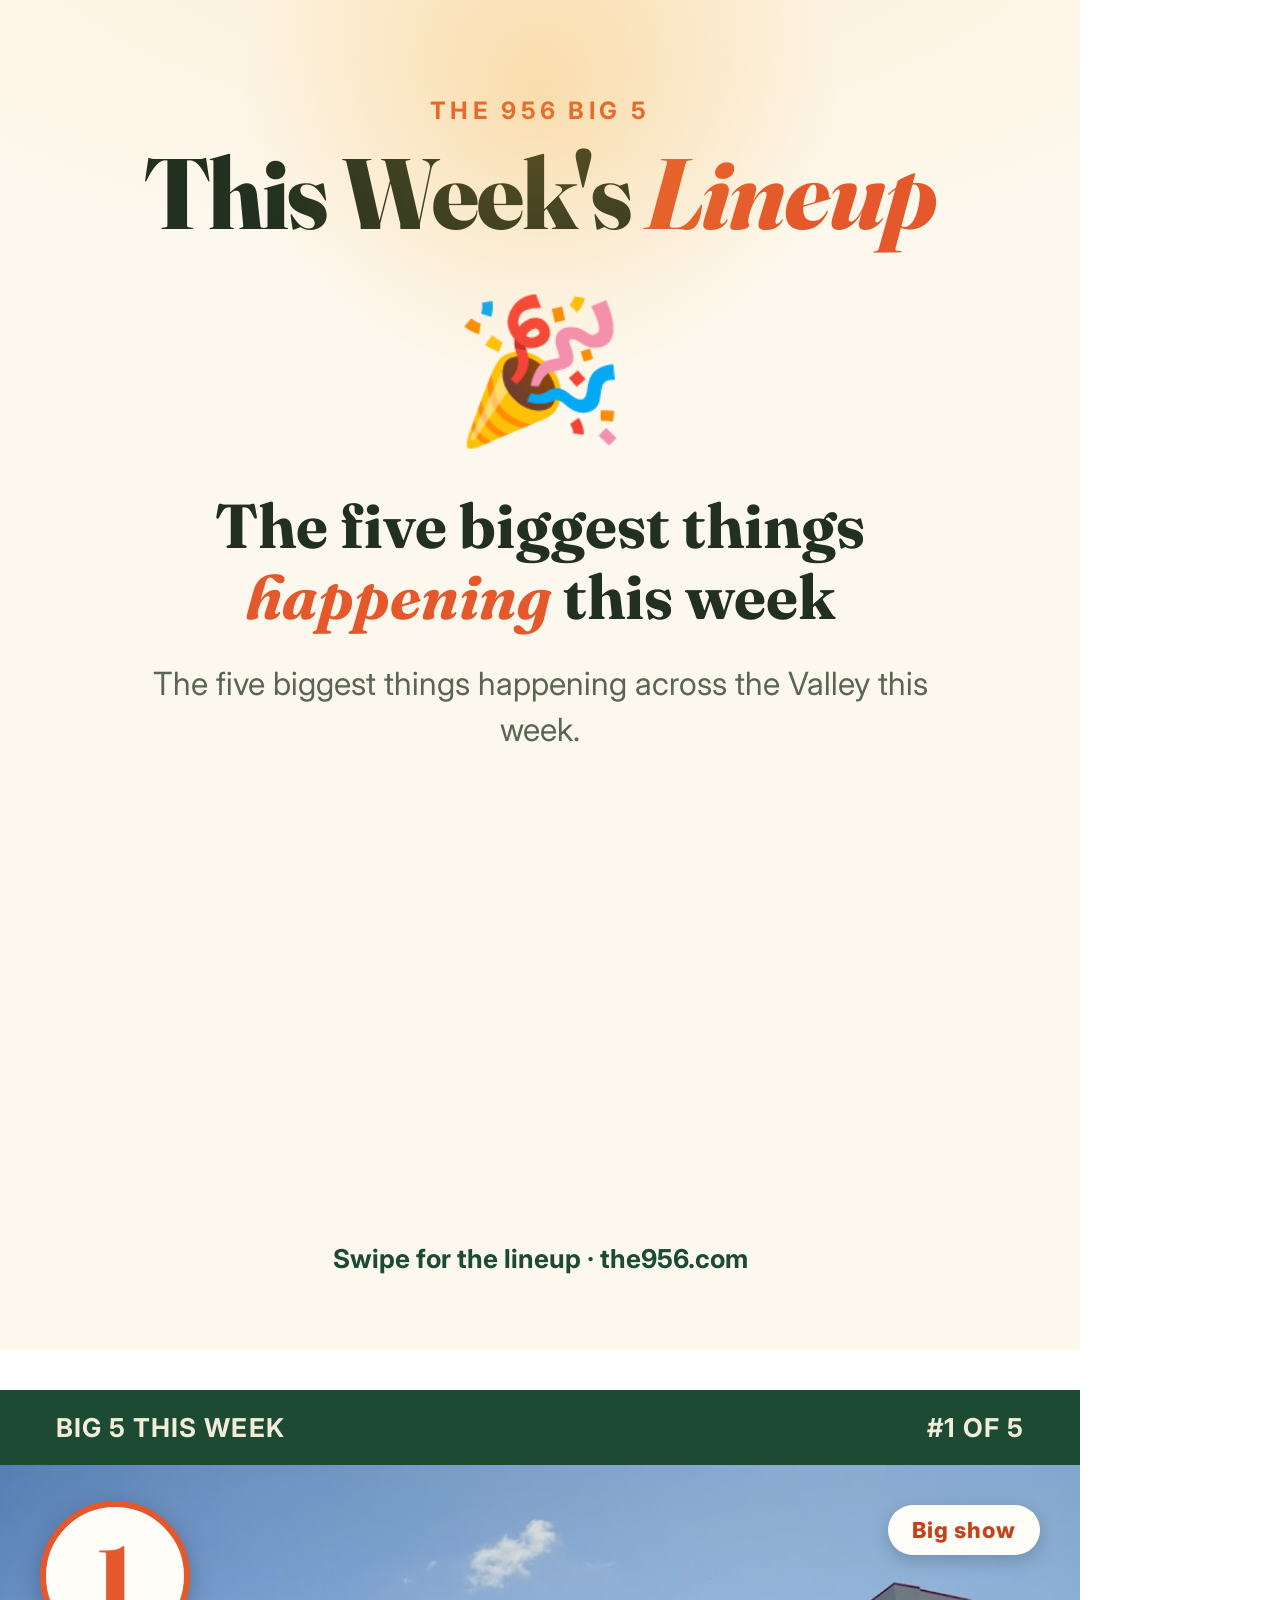
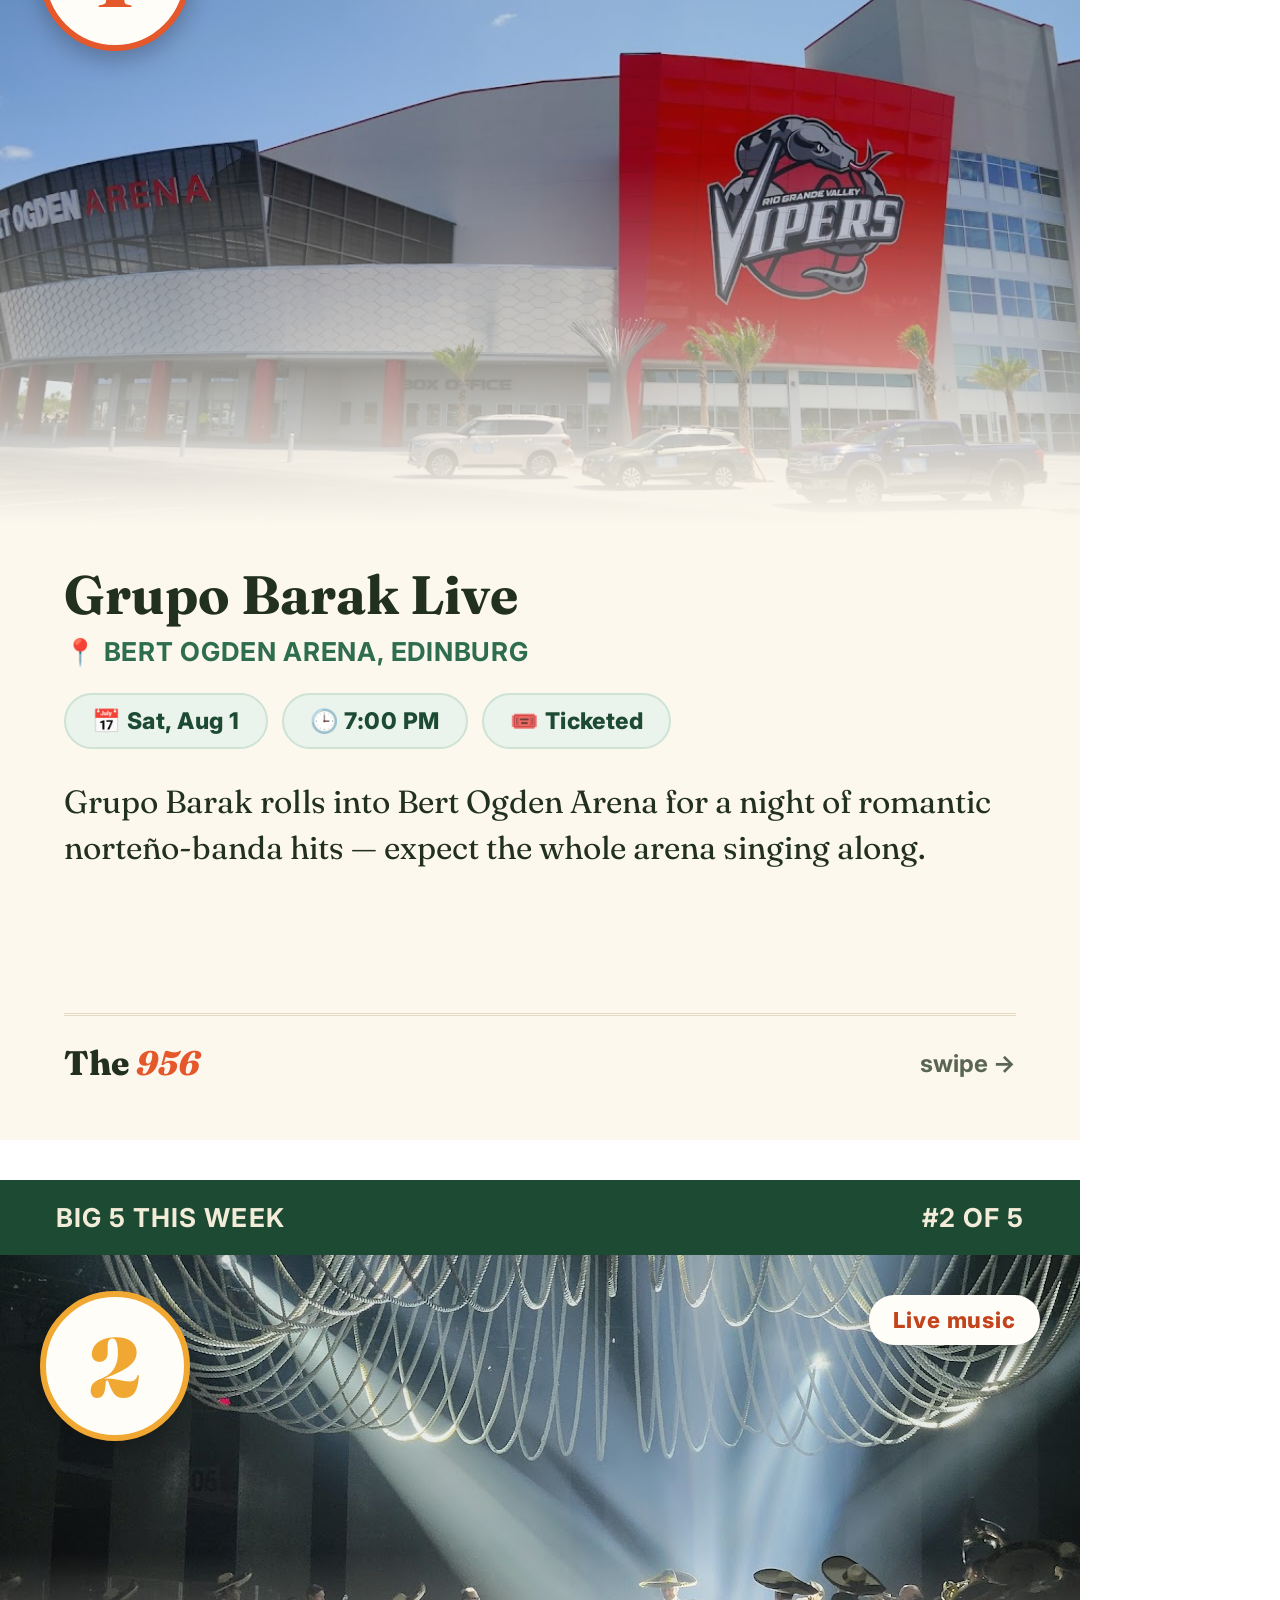
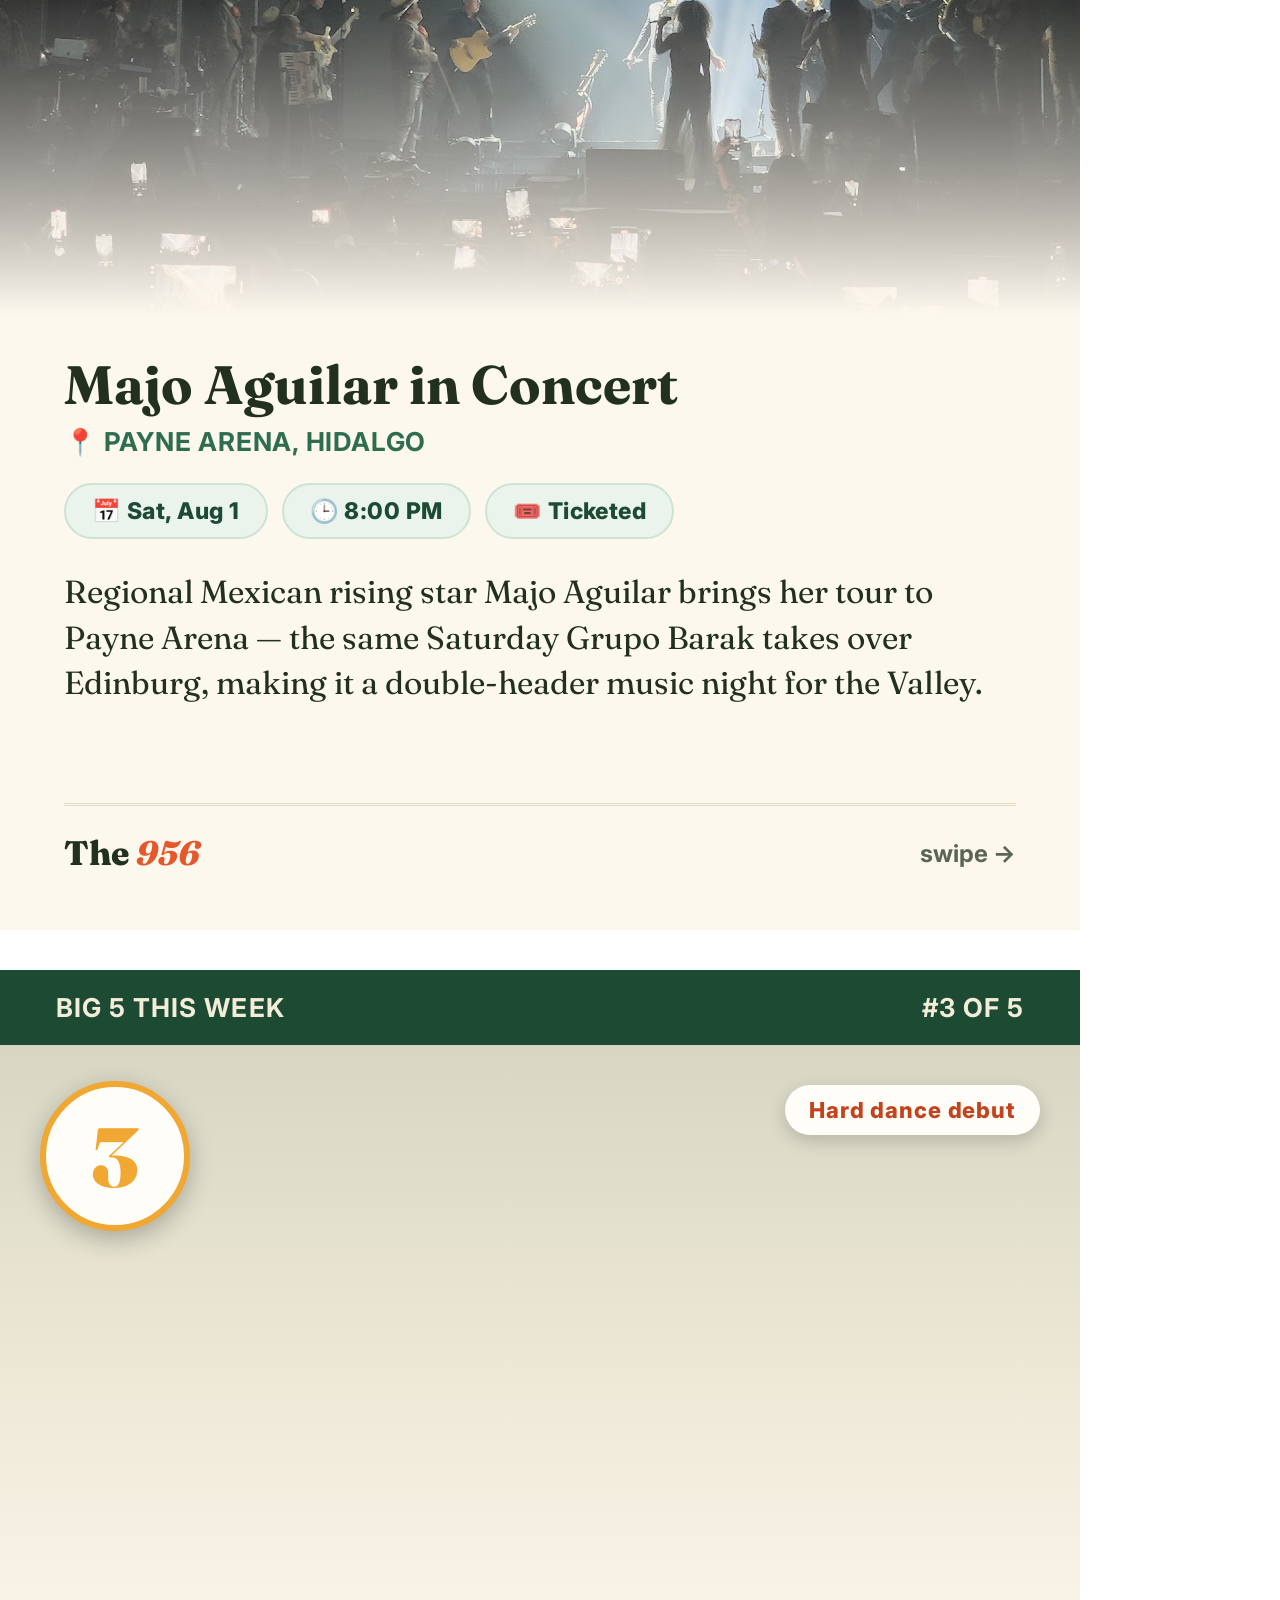
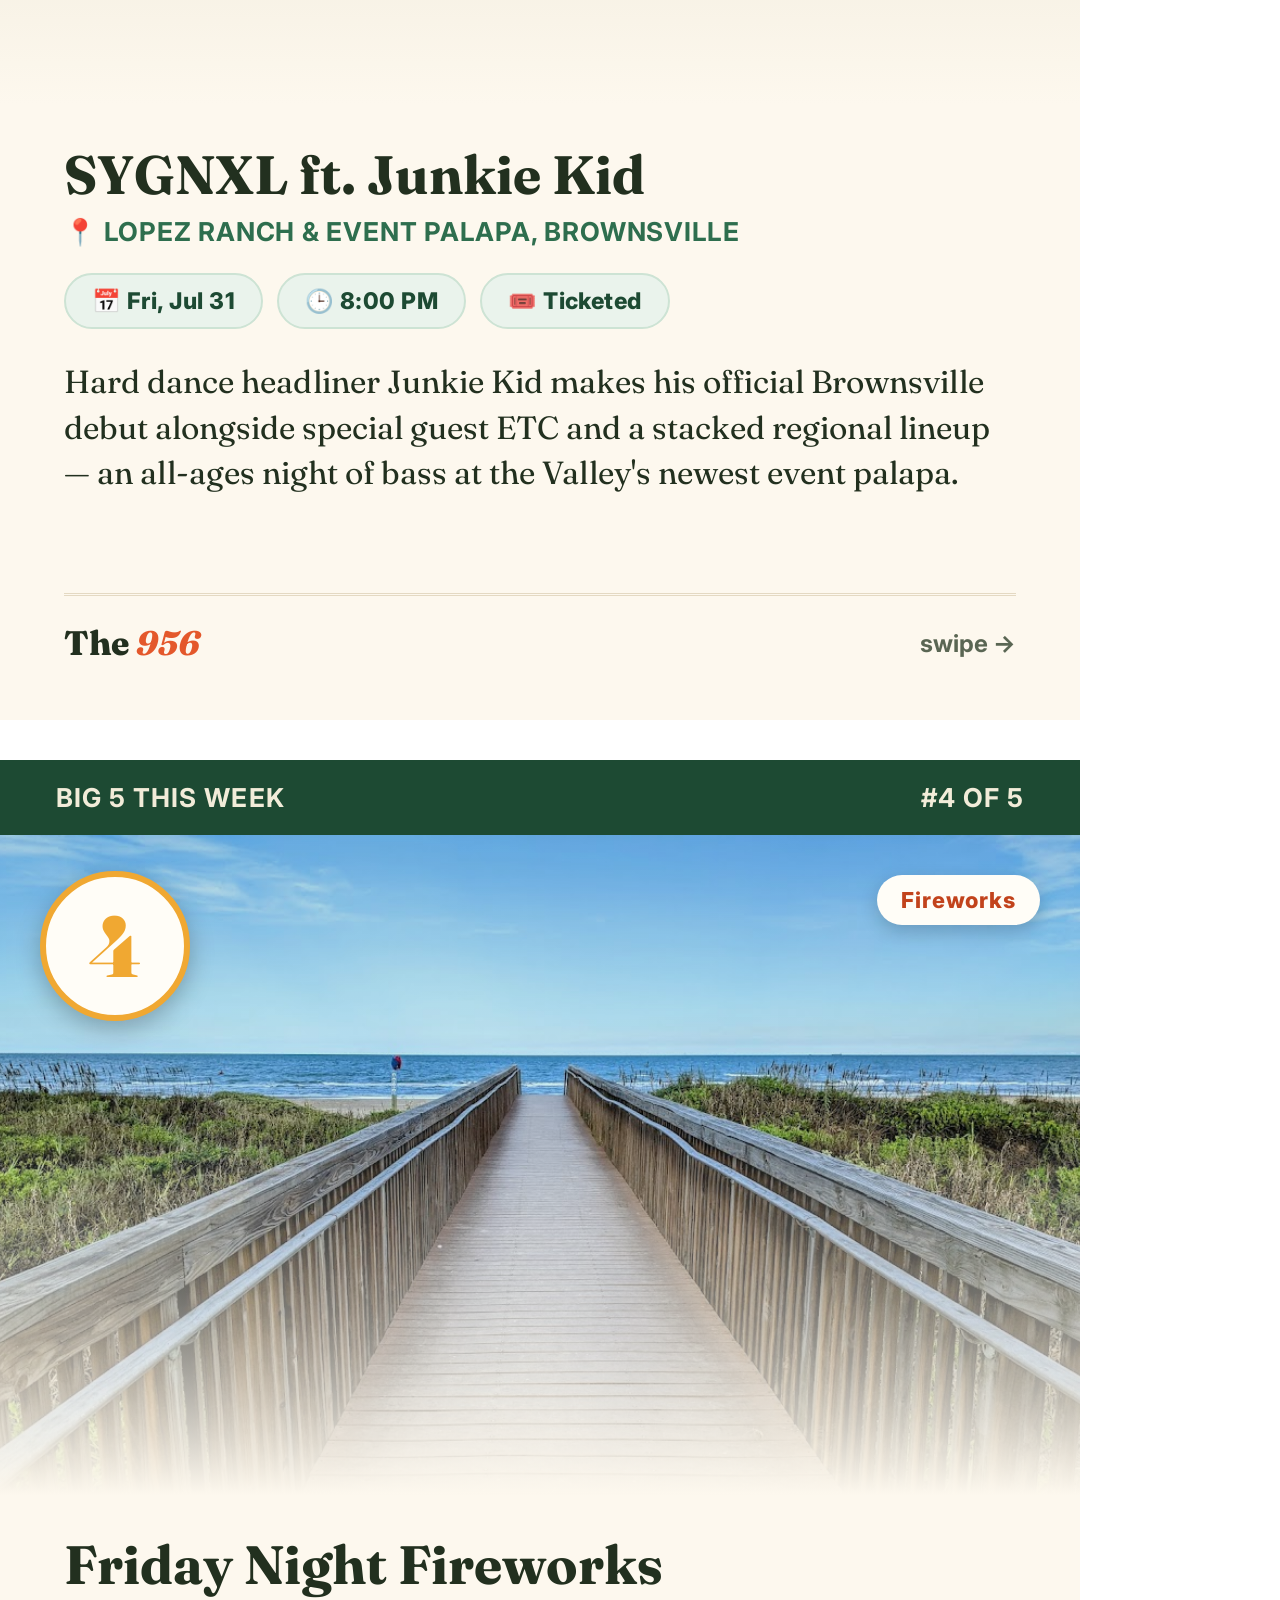
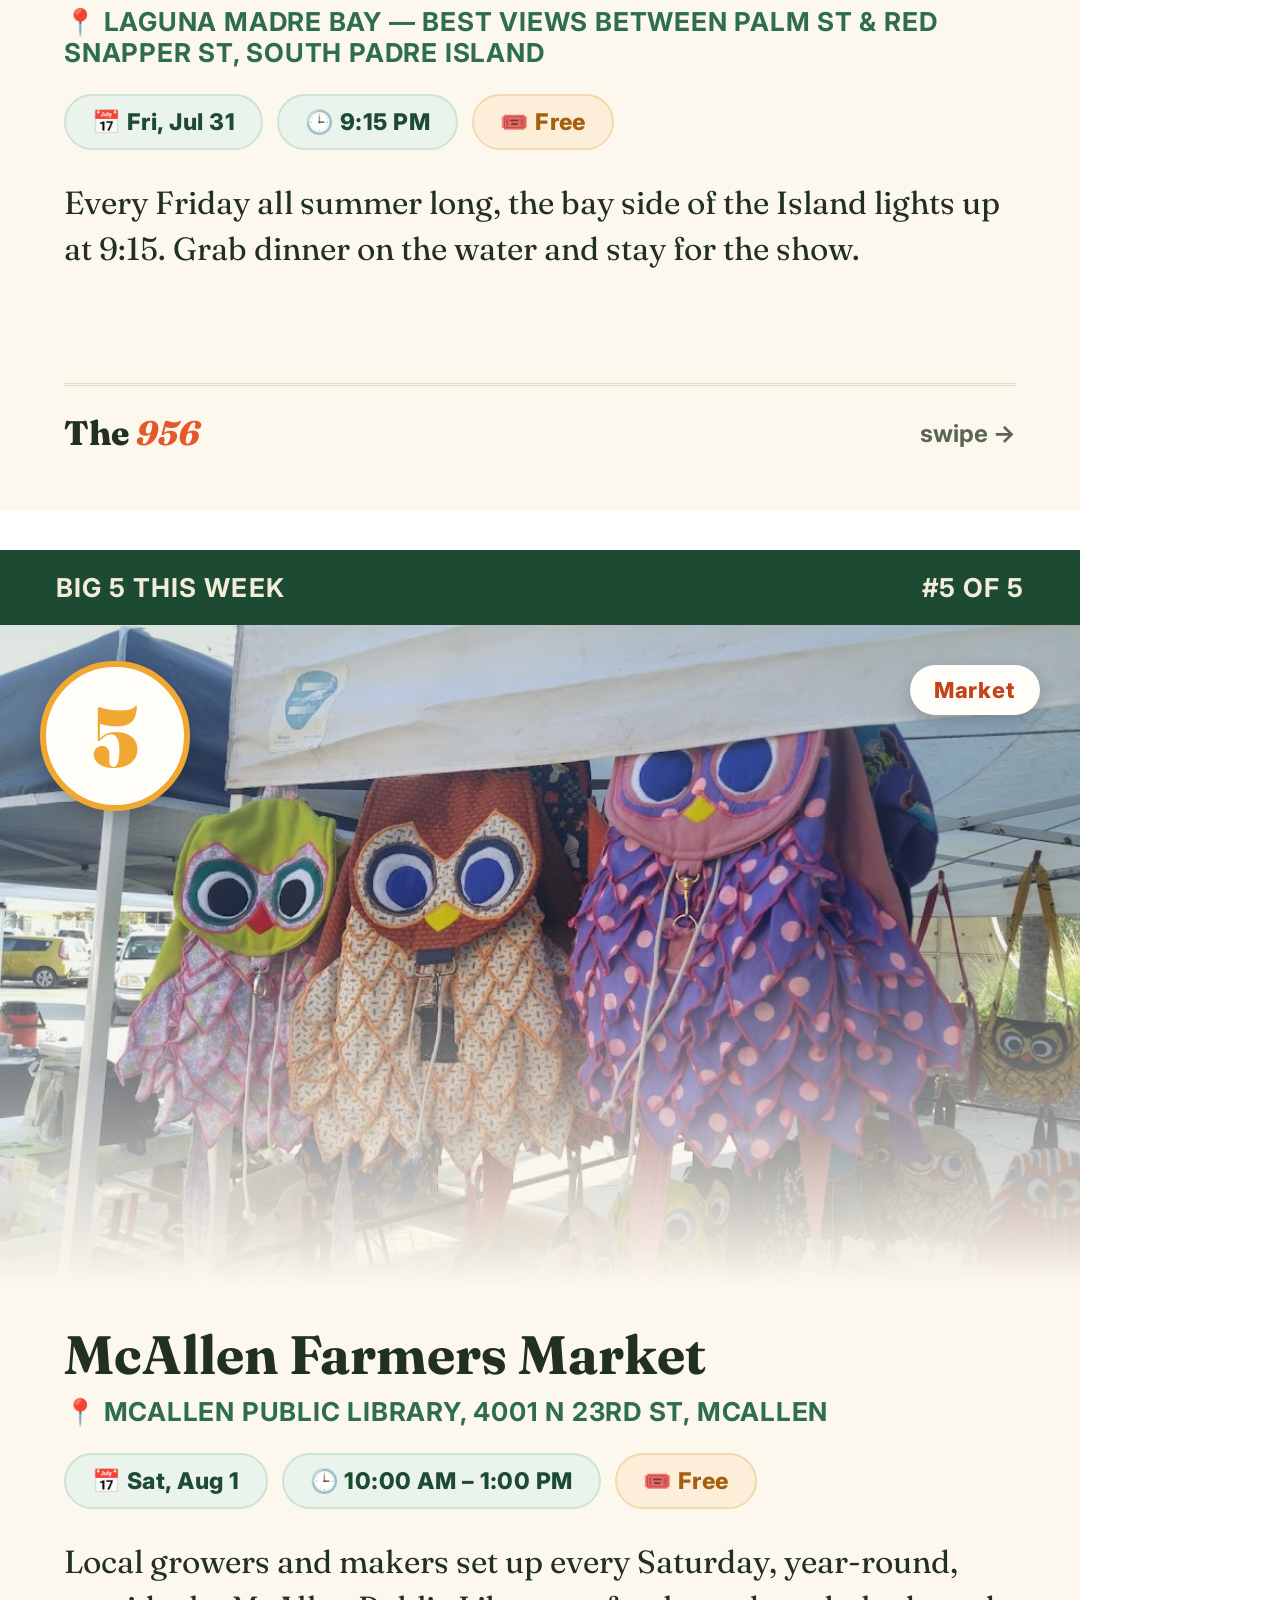
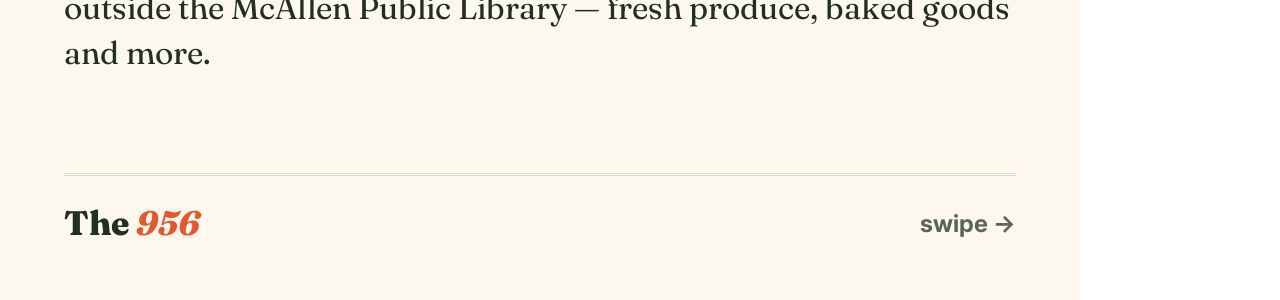
==== social/big5-carousel.html @ 51a9b02d "Add Big 5 carousel template + reusable HTML-to-PNG render script Big 5 kept getting skipped on Monda" ====
<!DOCTYPE html>
<html lang="en">
<head>
<meta charset="UTF-8" />
<link href="https://fonts.googleapis.com/css2?family=Fraunces:opsz,wght,SOFT@9..144,300..900,50&family=Inter:wght@400;500;600;700;800&display=swap" rel="stylesheet" />
<style>
  :root {
    --paper: #fdf8ee; --paper-2: #f7efdd; --ink: #22301f; --ink-soft: #5a6653;
    --sunset: #e4582b; --sunset-deep: #c2431c; --citrus: #f0a832;
    --palm: #2e6e4e; --palm-deep: #1d4a33; --card: #fffdf7; --line: #e4d9c2;
    --serif: "Fraunces", Georgia, serif; --sans: "Inter", system-ui, sans-serif;
  }
  * { box-sizing: border-box; margin: 0; padding: 0; }
  body { font-family: var(--sans); }
  .slide { width: 1080px; height: 1350px; background: var(--paper); background-image: radial-gradient(ellipse 1400px 700px at 50% -150px, #fdeed3 0%, var(--paper) 62%); display: flex; flex-direction: column; position: relative; overflow: hidden; }
  .slide + .slide { margin-top: 40px; }
  .band { background: var(--palm-deep); color: #f2ecd9; font-weight: 700; font-size: 26px; letter-spacing: 0.04em; padding: 22px 56px; display: flex; justify-content: space-between; }
  .pad { padding: 56px 64px; flex: 1; display: flex; flex-direction: column; }
  .sun { position: absolute; top: -220px; left: 50%; transform: translateX(-50%); width: 620px; height: 620px; border-radius: 50%; background: radial-gradient(circle, rgba(240,168,50,0.30) 0%, rgba(240,168,50,0) 68%); }

  /* cover */
  .cover-mast { text-align: center; margin-top: 40px; }
  .cover-mast .overline { font-size: 24px; font-weight: 700; letter-spacing: 0.18em; color: var(--sunset); text-transform: uppercase; }
  .cover-mast h1 { font-family: var(--serif); font-weight: 800; font-size: 100px; line-height: 1; letter-spacing: -0.02em; color: var(--ink); margin-top: 18px; }
  .cover-mast h1 em { color: var(--sunset); font-style: italic; }
  .cover-emoji { text-align: center; font-size: 140px; margin-top: 40px; }
  .cover-hook { text-align: center; font-family: var(--serif); font-weight: 700; font-size: 62px; color: var(--ink); margin-top: 36px; line-height: 1.15; padding: 0 30px; }
  .cover-hook em { color: var(--sunset); font-style: italic; }
  .cover-sub { text-align: center; font-size: 32px; color: var(--ink-soft); margin-top: 28px; padding: 0 60px; line-height: 1.45; }
  .cover-footer { margin-top: auto; text-align: center; padding-bottom: 20px; font-size: 26px; font-weight: 700; color: var(--palm-deep); }

  /* event slide */
  .e-photo { position: relative; width: 100%; height: 660px; flex-shrink: 0; overflow: hidden; background: var(--paper-2); }
  .e-photo img { width: 100%; height: 100%; object-fit: cover; display: block; }
  .e-tint { position: absolute; inset: 0; background: linear-gradient(180deg, rgba(29,74,51,0.15) 0%, rgba(29,74,51,0.05) 45%, var(--paper) 100%); }
  .e-medal { position: absolute; top: 36px; left: 40px; width: 150px; height: 150px; border-radius: 50%; display: flex; align-items: center; justify-content: center; font-family: var(--serif); font-weight: 900; font-size: 84px; background: var(--card); border: 6px solid var(--citrus); color: var(--citrus); box-shadow: 0 8px 24px rgba(0,0,0,0.25); }
  .e-medal.gold { border-color: var(--sunset); color: var(--sunset); }
  .e-tag { position: absolute; top: 40px; right: 40px; font-size: 22px; font-weight: 800; letter-spacing: 0.04em; padding: 12px 24px; border-radius: 999px; background: var(--card); color: var(--sunset-deep); box-shadow: 0 6px 18px rgba(0,0,0,0.18); }
  .e-pad { padding-top: 40px; }
  .e-title { font-family: var(--serif); font-weight: 700; font-size: 54px; line-height: 1.1; color: var(--ink); }
  .e-place { font-size: 26px; font-weight: 700; color: var(--palm); margin-top: 12px; text-transform: uppercase; letter-spacing: 0.03em; }
  .info-row { display: flex; flex-wrap: wrap; gap: 14px; margin-top: 26px; }
  .info-pill { font-size: 23px; font-weight: 800; letter-spacing: 0.02em; padding: 12px 26px; border-radius: 999px; background: #eaf3ec; color: var(--palm-deep); border: 2px solid #cde3d4; }
  .info-pill.free { background: #fdeeda; color: #a4610d; border-color: #f3d9ad; }
  .e-blurb { font-family: var(--serif); font-size: 32px; line-height: 1.42; color: var(--ink); margin-top: 30px; }
  .e-footer { margin-top: auto; display: flex; justify-content: space-between; align-items: center; padding-top: 26px; border-top: 3px double var(--line); }
  .e-footer .brand { font-family: var(--serif); font-weight: 800; font-size: 34px; color: var(--ink); }
  .e-footer .brand em { color: var(--sunset); font-style: italic; }
  .e-footer .swipe { font-size: 24px; font-weight: 700; color: var(--ink-soft); }
</style>
</head>
<body>
<script>
(async () => {
  const events = await fetch("../data/staged/events.json", { cache: "no-store" }).then(r => r.json());
  const items = [...events.events].sort((a, b) => a.rank - b.rank);

  const cover = document.createElement("div");
  cover.className = "slide";
  cover.id = "slide-0";
  cover.innerHTML = `
    <div class="sun"></div>
    <div class="pad">
      <div class="cover-mast">
        <div class="overline">The 956 Big 5</div>
        <h1>This Week's <em>Lineup</em></h1>
      </div>
      <div class="cover-emoji">🎉</div>
      <div class="cover-hook">The five biggest things<br><em>happening</em> this week</div>
      <div class="cover-sub">${events.section_note}</div>
      <div class="cover-footer">Swipe for the lineup · the956.com</div>
    </div>
  `;
  document.body.appendChild(cover);

  items.forEach((e, i) => {
    const slide = document.createElement("div");
    slide.className = "slide";
    slide.id = "slide-" + (i + 1);
    const photoTag = e.photo
      ? `<img src="photos/${e.photo}" alt="${e.title}" onerror="this.remove()">`
      : "";
    const pricePill = /free/i.test(e.price)
      ? `<div class="info-pill free">🎟️ ${e.price}</div>`
      : `<div class="info-pill">🎟️ ${e.price}</div>`;
    slide.innerHTML = `
      <div class="band"><span>BIG 5 THIS WEEK</span><span>#${e.rank} OF ${items.length}</span></div>
      <div class="e-photo">
        ${photoTag}
        <div class="e-tint"></div>
        <div class="e-medal${e.rank === 1 ? " gold" : ""}">${e.rank}</div>
        <div class="e-tag">${e.tag}</div>
      </div>
      <div class="pad e-pad">
        <div class="e-title">${e.title}</div>
        <div class="e-place">📍 ${e.venue}, ${e.city}</div>
        <div class="info-row">
          <div class="info-pill">📅 ${e.date}</div>
          <div class="info-pill">🕒 ${e.time}</div>
          ${pricePill}
        </div>
        <div class="e-blurb">${e.blurb}</div>
        <div class="e-footer">
          <div class="brand">The <em>956</em></div>
          <div class="swipe">swipe →</div>
        </div>
      </div>
    `;
    document.body.appendChild(slide);
  });

  const only = new URLSearchParams(location.search).get("slide");
  if (only !== null) {
    document.querySelectorAll(".slide").forEach((s) => {
      s.style.display = s.id === "slide-" + only ? "flex" : "none";
      s.style.margin = "0";
    });
  }
})();
</script>
</body>
</html>
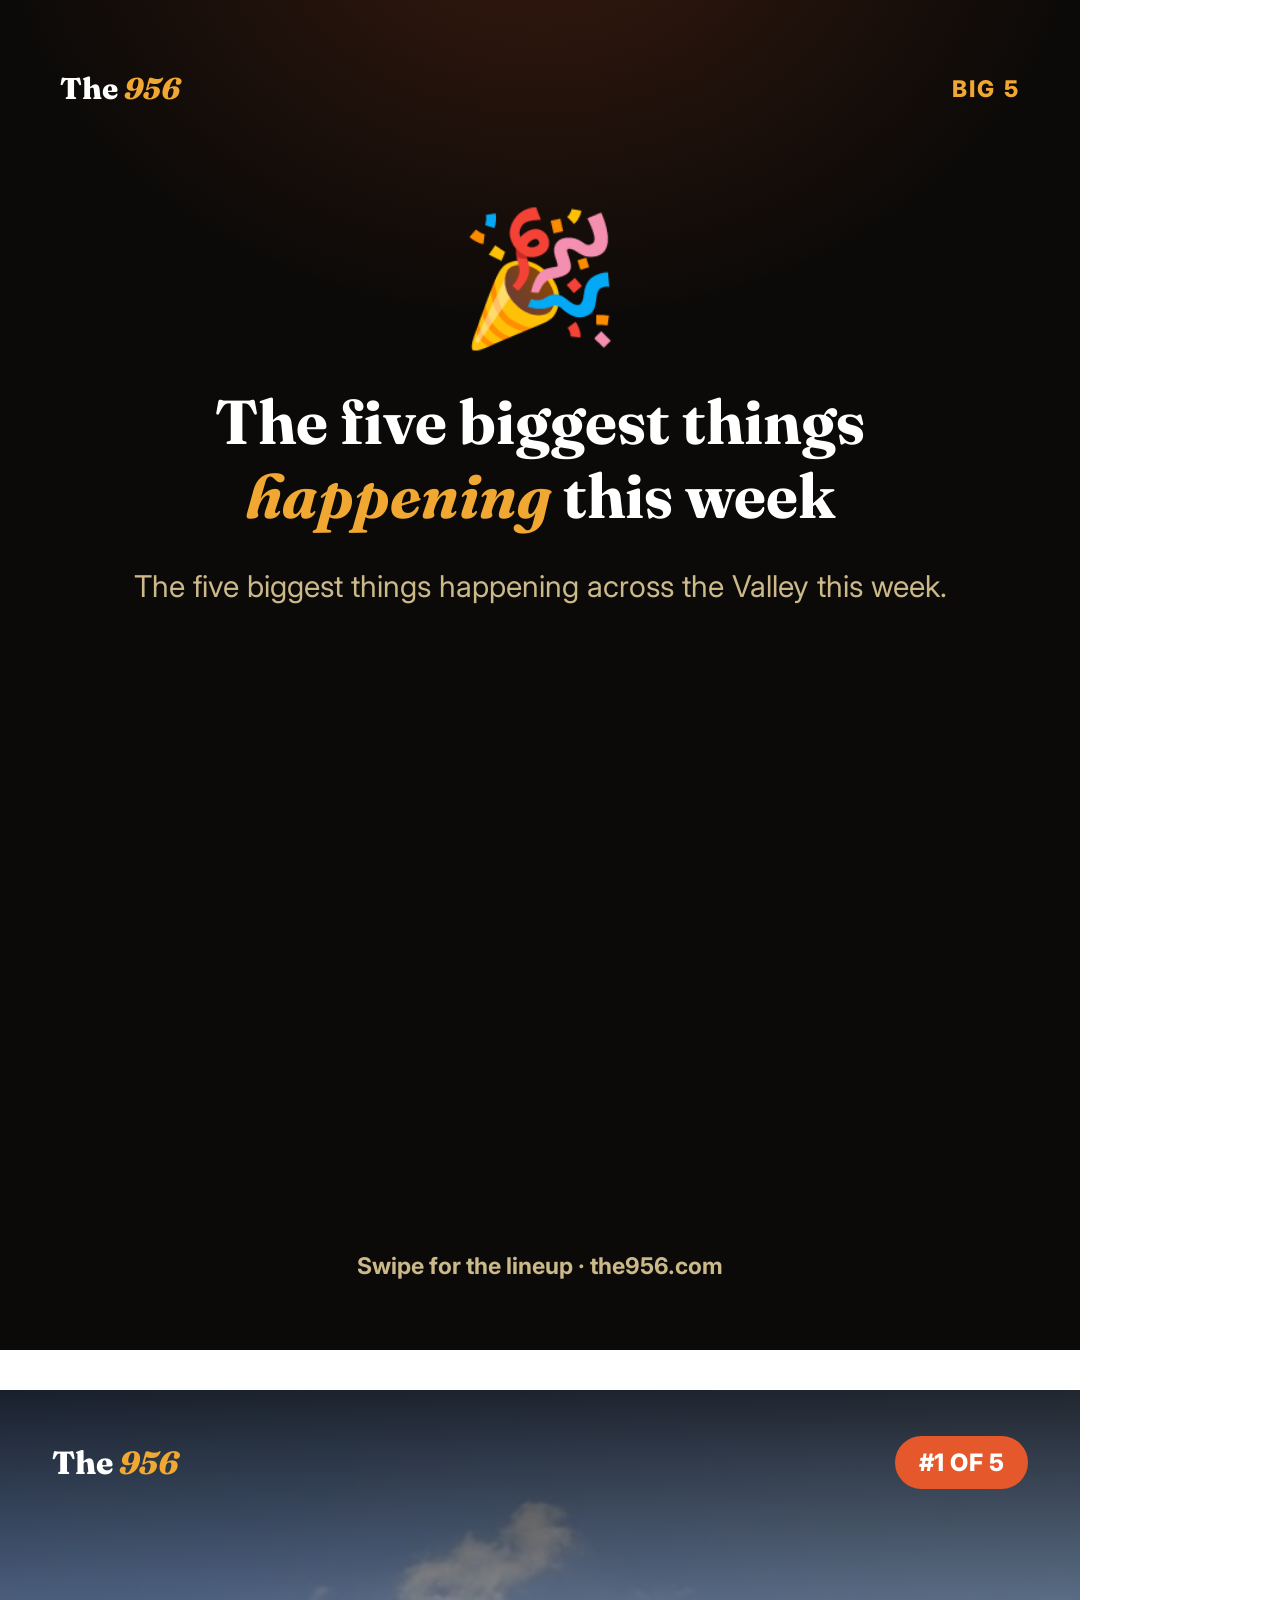
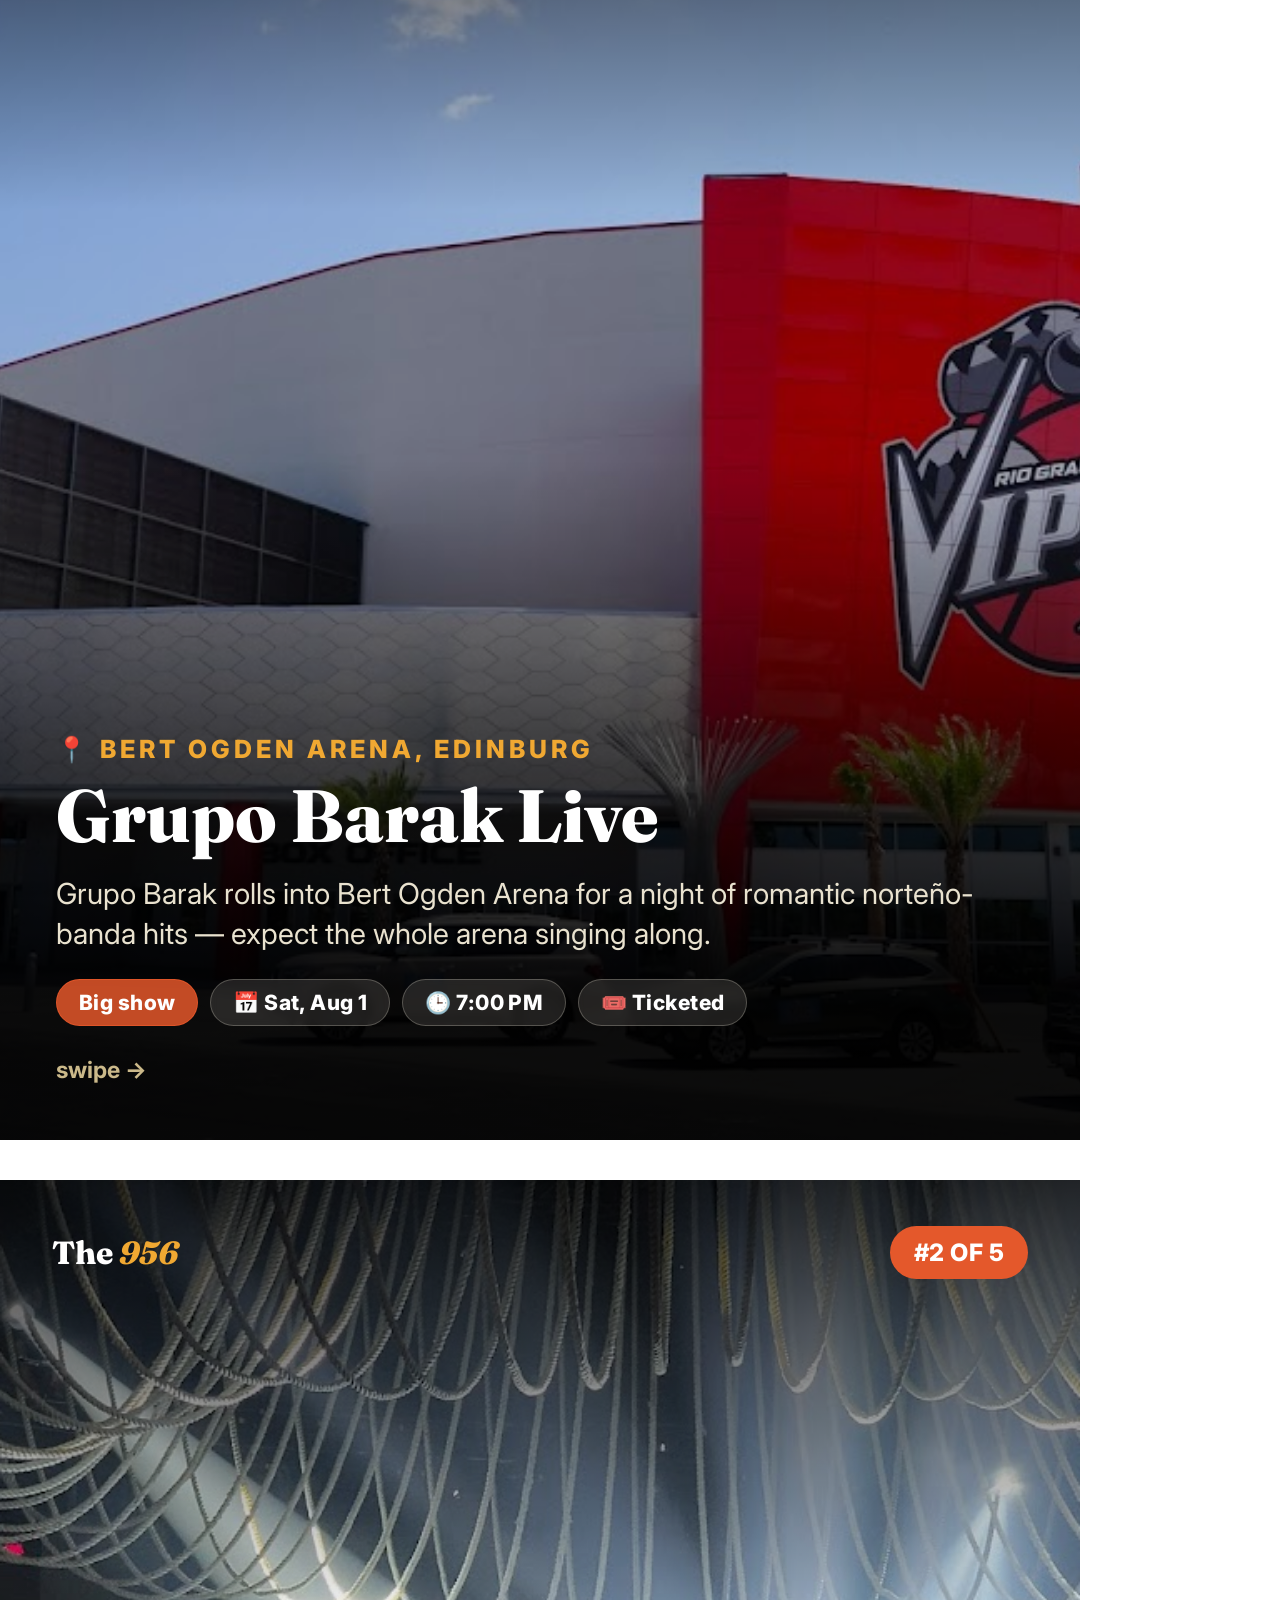
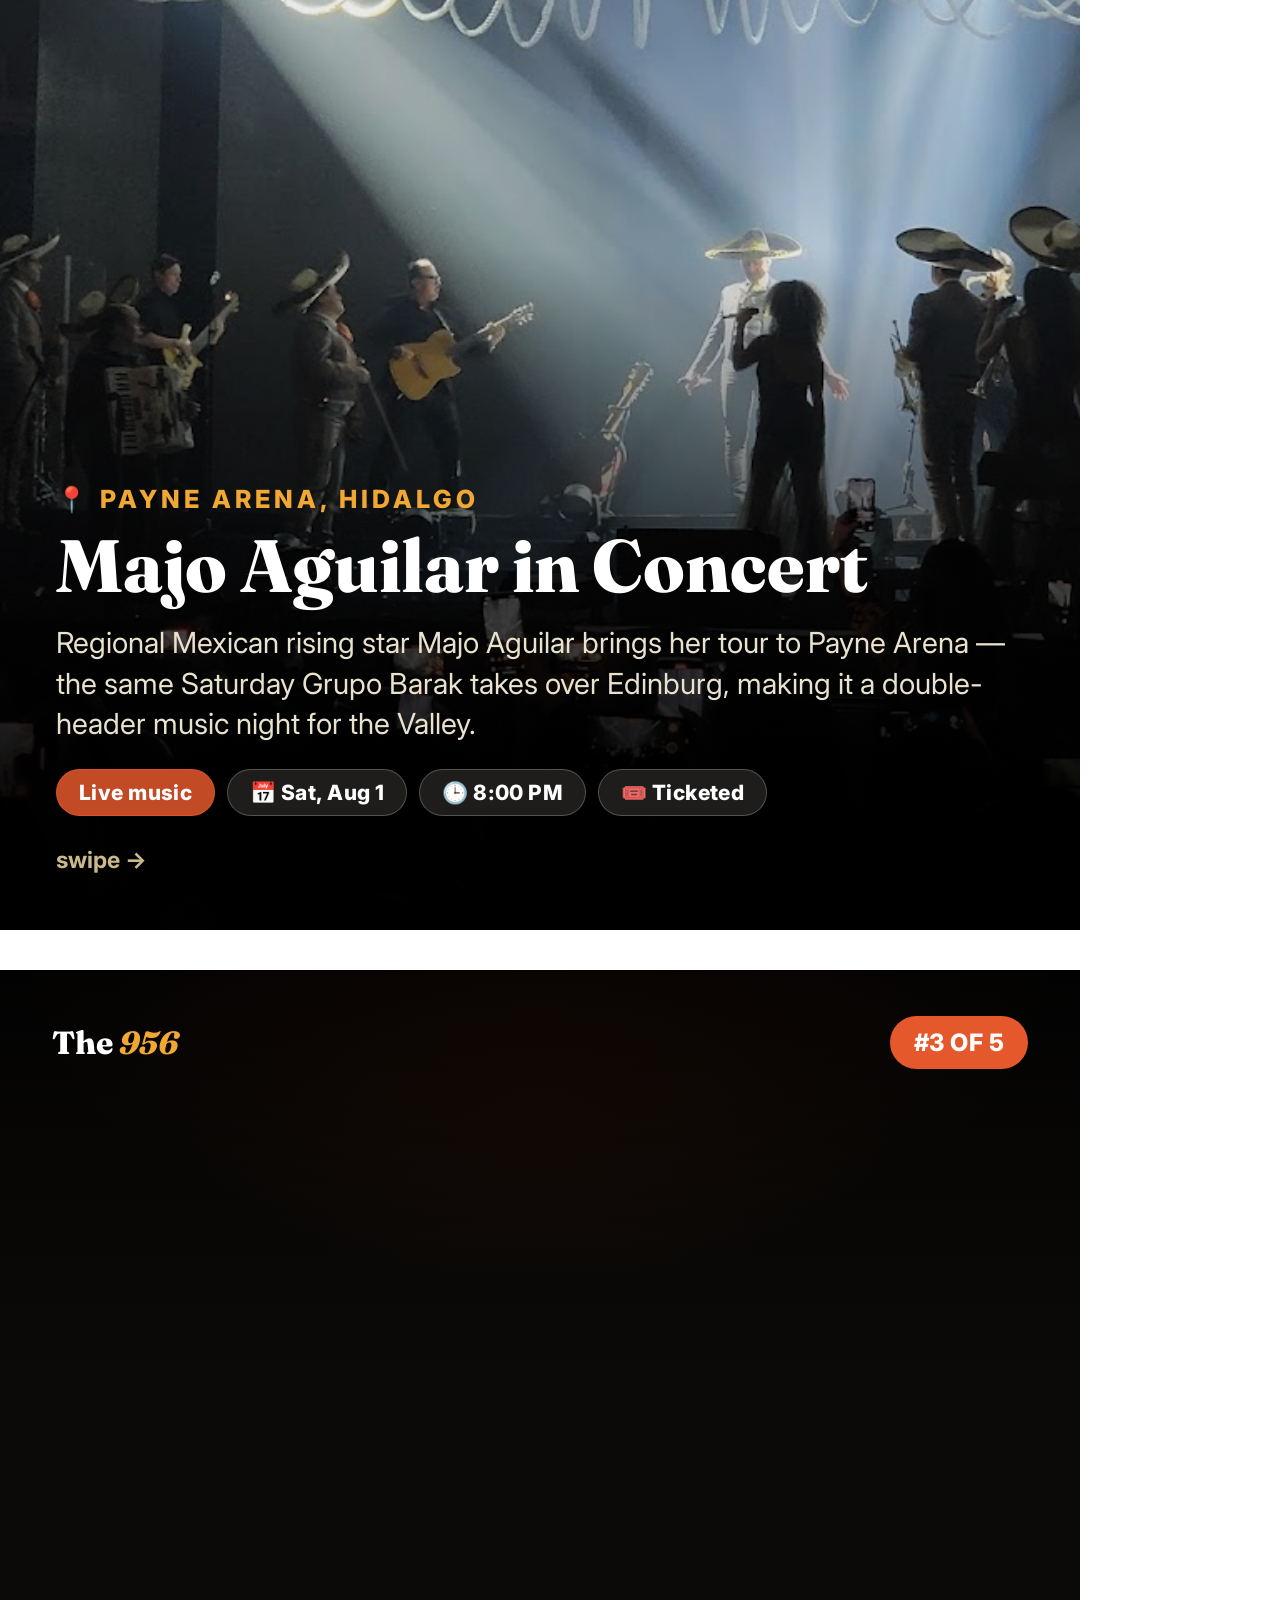
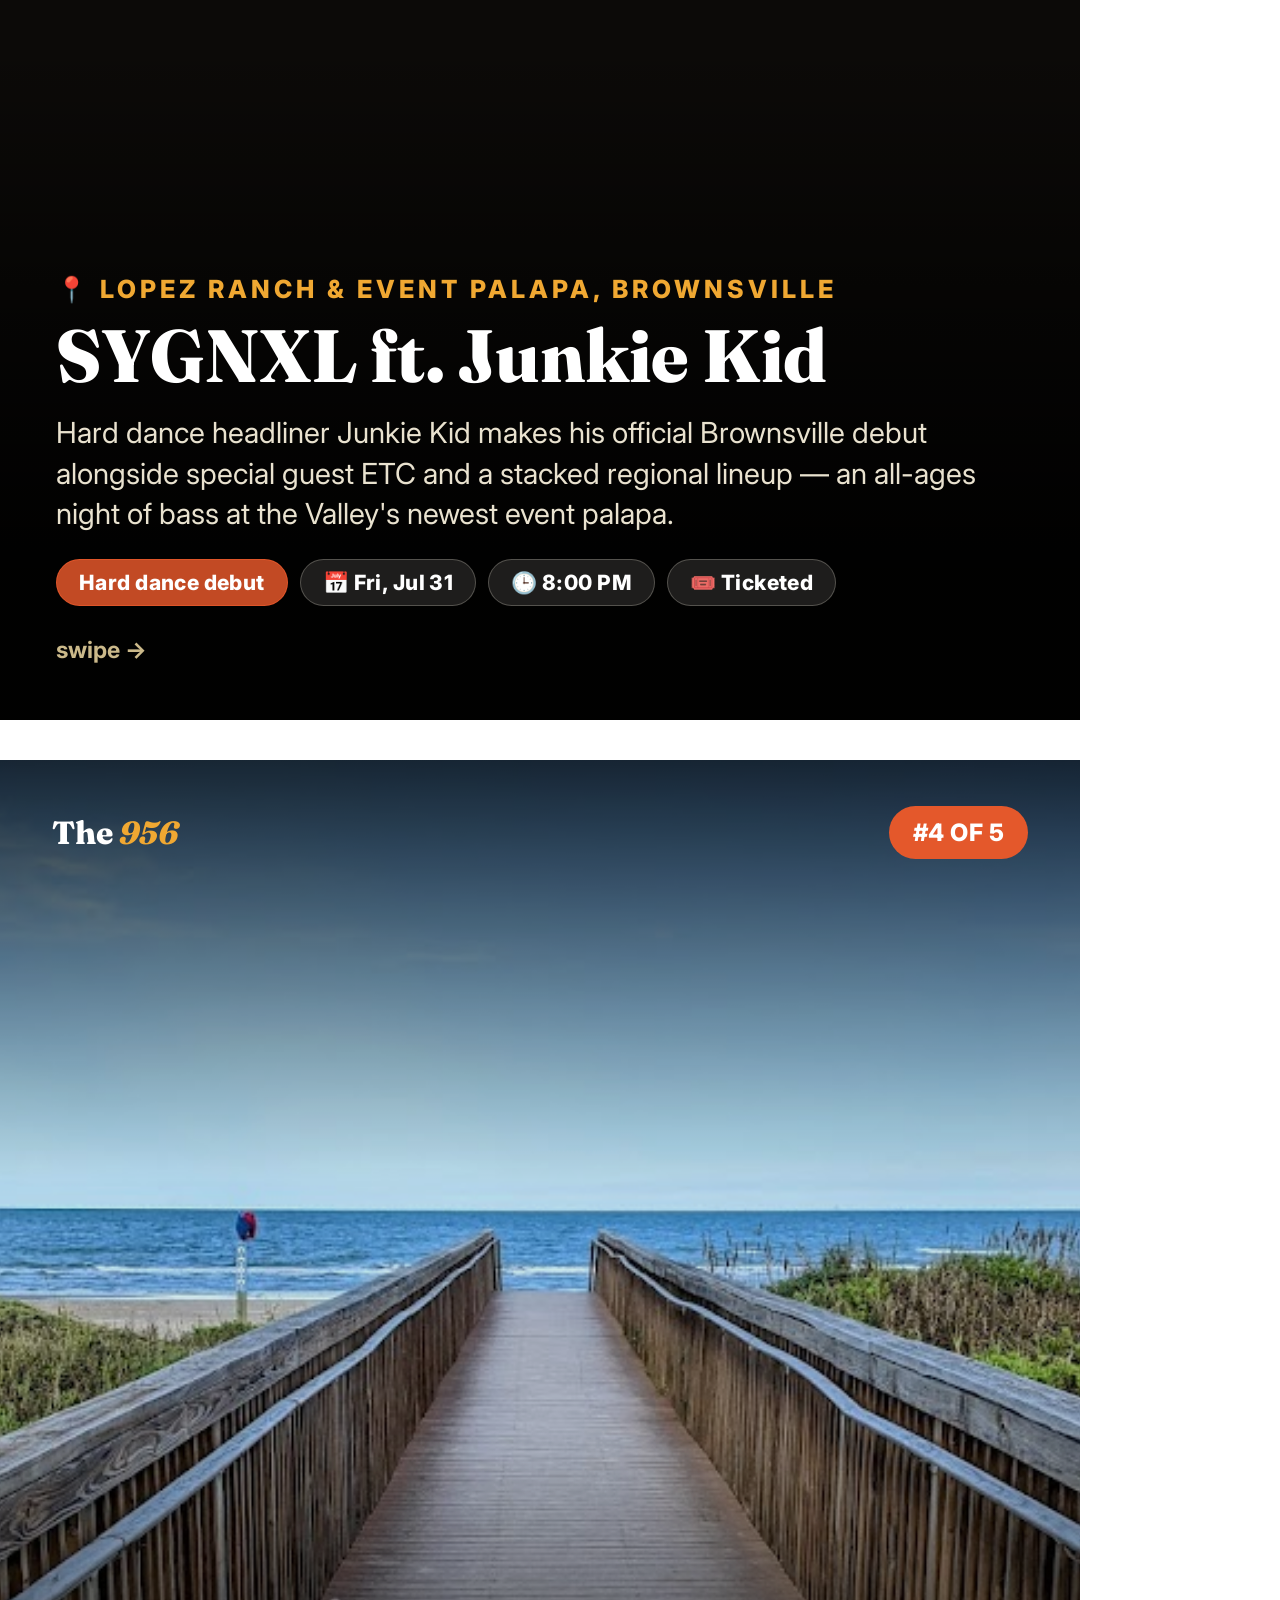
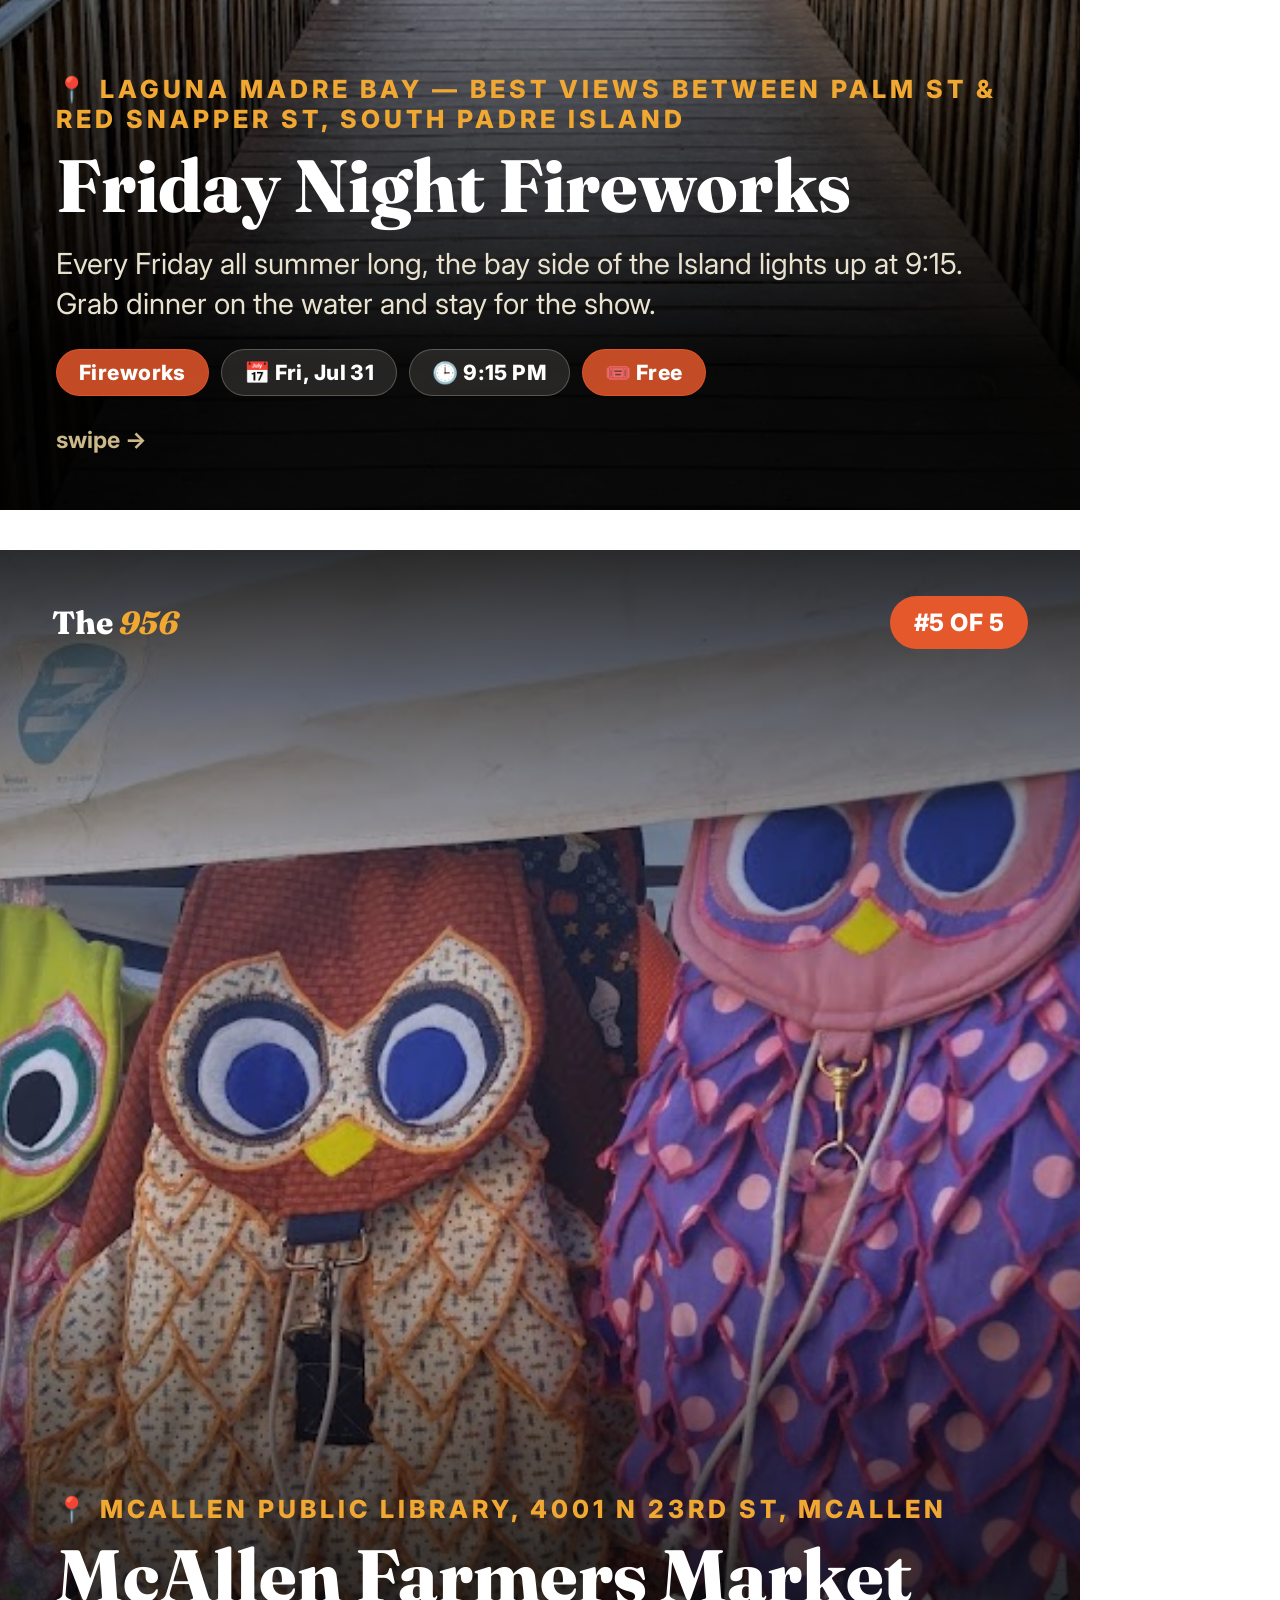
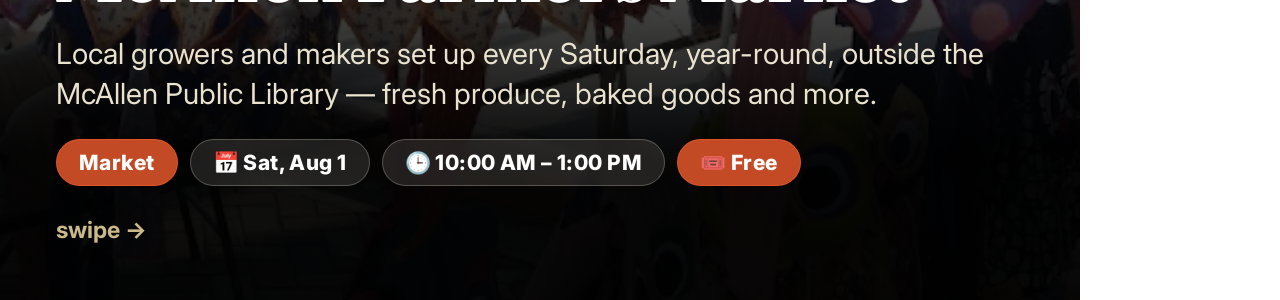
==== commit ba36e75a: "Apply photo-forward carousel design to Raspa Rankings and Big 5 Matches the full-bleed dark theme ro" ====
--- a/social/big5-carousel.html
+++ b/social/big5-carousel.html
@@ -5,48 +5,48 @@
 <link href="https://fonts.googleapis.com/css2?family=Fraunces:opsz,wght,SOFT@9..144,300..900,50&family=Inter:wght@400;500;600;700;800&display=swap" rel="stylesheet" />
 <style>
   :root {
-    --paper: #fdf8ee; --paper-2: #f7efdd; --ink: #22301f; --ink-soft: #5a6653;
-    --sunset: #e4582b; --sunset-deep: #c2431c; --citrus: #f0a832;
-    --palm: #2e6e4e; --palm-deep: #1d4a33; --card: #fffdf7; --line: #e4d9c2;
+    --ink: #f4ede0; --ink-soft: #cbb98a; --sunset: #e4582b; --citrus: #f0a832;
+    --dark: #0c0a08; --dark-2: #17130f; --line: rgba(244,237,224,0.16);
     --serif: "Fraunces", Georgia, serif; --sans: "Inter", system-ui, sans-serif;
   }
   * { box-sizing: border-box; margin: 0; padding: 0; }
   body { font-family: var(--sans); }
-  .slide { width: 1080px; height: 1350px; background: var(--paper); background-image: radial-gradient(ellipse 1400px 700px at 50% -150px, #fdeed3 0%, var(--paper) 62%); display: flex; flex-direction: column; position: relative; overflow: hidden; }
+  .slide { width: 1080px; height: 1350px; background: var(--dark); position: relative; overflow: hidden; }
   .slide + .slide { margin-top: 40px; }
-  .band { background: var(--palm-deep); color: #f2ecd9; font-weight: 700; font-size: 26px; letter-spacing: 0.04em; padding: 22px 56px; display: flex; justify-content: space-between; }
-  .pad { padding: 56px 64px; flex: 1; display: flex; flex-direction: column; }
-  .sun { position: absolute; top: -220px; left: 50%; transform: translateX(-50%); width: 620px; height: 620px; border-radius: 50%; background: radial-gradient(circle, rgba(240,168,50,0.30) 0%, rgba(240,168,50,0) 68%); }
 
-  /* cover */
-  .cover-mast { text-align: center; margin-top: 40px; }
-  .cover-mast .overline { font-size: 24px; font-weight: 700; letter-spacing: 0.18em; color: var(--sunset); text-transform: uppercase; }
-  .cover-mast h1 { font-family: var(--serif); font-weight: 800; font-size: 100px; line-height: 1; letter-spacing: -0.02em; color: var(--ink); margin-top: 18px; }
-  .cover-mast h1 em { color: var(--sunset); font-style: italic; }
-  .cover-emoji { text-align: center; font-size: 140px; margin-top: 40px; }
-  .cover-hook { text-align: center; font-family: var(--serif); font-weight: 700; font-size: 62px; color: var(--ink); margin-top: 36px; line-height: 1.15; padding: 0 30px; }
-  .cover-hook em { color: var(--sunset); font-style: italic; }
-  .cover-sub { text-align: center; font-size: 32px; color: var(--ink-soft); margin-top: 28px; padding: 0 60px; line-height: 1.45; }
-  .cover-footer { margin-top: auto; text-align: center; padding-bottom: 20px; font-size: 26px; font-weight: 700; color: var(--palm-deep); }
+  .bg-photo { position: absolute; inset: 0; width: 100%; height: 100%; object-fit: cover; filter: brightness(0.92); }
+  .scrim-top { position: absolute; top: 0; left: 0; right: 0; height: 420px; background: linear-gradient(180deg, rgba(0,0,0,0.78) 0%, transparent 100%); }
+  .scrim-bot { position: absolute; bottom: 0; left: 0; right: 0; height: 680px; background: linear-gradient(0deg, rgba(0,0,0,0.94) 22%, rgba(0,0,0,0.55) 60%, transparent 100%); }
+  .glow-bg { position: absolute; inset: 0; background: radial-gradient(ellipse 900px 700px at 50% -100px, rgba(228,88,43,0.20) 0%, transparent 60%), var(--dark); }
 
-  /* event slide */
-  .e-photo { position: relative; width: 100%; height: 660px; flex-shrink: 0; overflow: hidden; background: var(--paper-2); }
-  .e-photo img { width: 100%; height: 100%; object-fit: cover; display: block; }
-  .e-tint { position: absolute; inset: 0; background: linear-gradient(180deg, rgba(29,74,51,0.15) 0%, rgba(29,74,51,0.05) 45%, var(--paper) 100%); }
-  .e-medal { position: absolute; top: 36px; left: 40px; width: 150px; height: 150px; border-radius: 50%; display: flex; align-items: center; justify-content: center; font-family: var(--serif); font-weight: 900; font-size: 84px; background: var(--card); border: 6px solid var(--citrus); color: var(--citrus); box-shadow: 0 8px 24px rgba(0,0,0,0.25); }
-  .e-medal.gold { border-color: var(--sunset); color: var(--sunset); }
-  .e-tag { position: absolute; top: 40px; right: 40px; font-size: 22px; font-weight: 800; letter-spacing: 0.04em; padding: 12px 24px; border-radius: 999px; background: var(--card); color: var(--sunset-deep); box-shadow: 0 6px 18px rgba(0,0,0,0.18); }
-  .e-pad { padding-top: 40px; }
-  .e-title { font-family: var(--serif); font-weight: 700; font-size: 54px; line-height: 1.1; color: var(--ink); }
-  .e-place { font-size: 26px; font-weight: 700; color: var(--palm); margin-top: 12px; text-transform: uppercase; letter-spacing: 0.03em; }
-  .info-row { display: flex; flex-wrap: wrap; gap: 14px; margin-top: 26px; }
-  .info-pill { font-size: 23px; font-weight: 800; letter-spacing: 0.02em; padding: 12px 26px; border-radius: 999px; background: #eaf3ec; color: var(--palm-deep); border: 2px solid #cde3d4; }
-  .info-pill.free { background: #fdeeda; color: #a4610d; border-color: #f3d9ad; }
-  .e-blurb { font-family: var(--serif); font-size: 32px; line-height: 1.42; color: var(--ink); margin-top: 30px; }
-  .e-footer { margin-top: auto; display: flex; justify-content: space-between; align-items: center; padding-top: 26px; border-top: 3px double var(--line); }
-  .e-footer .brand { font-family: var(--serif); font-weight: 800; font-size: 34px; color: var(--ink); }
-  .e-footer .brand em { color: var(--sunset); font-style: italic; }
-  .e-footer .swipe { font-size: 24px; font-weight: 700; color: var(--ink-soft); }
+  .top-row { position: absolute; top: 46px; left: 52px; right: 52px; display: flex; justify-content: space-between; align-items: center; z-index: 2; }
+  .top-row .brand { font-family: var(--serif); font-weight: 800; font-size: 32px; color: #fff; }
+  .top-row .brand em { color: var(--citrus); font-style: italic; }
+  .top-row .rankpill { background: var(--sunset); color: #fff; font-weight: 800; font-size: 24px; padding: 12px 24px; border-radius: 999px; letter-spacing: 0.02em; }
+
+  .content { position: absolute; bottom: 56px; left: 56px; right: 56px; z-index: 2; }
+  .content .overline { font-size: 25px; font-weight: 800; letter-spacing: 0.16em; color: var(--citrus); text-transform: uppercase; }
+  .content h1 { font-family: var(--serif); font-weight: 800; font-size: 74px; line-height: 1.02; color: #fff; margin-top: 14px; }
+  .content h1 em { color: var(--citrus); font-style: italic; }
+  .content .sub { font-size: 29px; color: #e9e2cf; margin-top: 20px; line-height: 1.4; }
+  .content .foot { margin-top: 30px; font-size: 23px; font-weight: 700; color: var(--ink-soft); }
+
+  .badge-row { margin-top: 24px; display: flex; flex-wrap: wrap; gap: 12px; }
+  .pill { font-size: 21px; font-weight: 800; letter-spacing: 0.02em; padding: 10px 22px; border-radius: 999px; background: rgba(244,237,224,0.12); color: #fff; border: 1.5px solid rgba(244,237,224,0.25); backdrop-filter: blur(4px); }
+  .pill.hot { background: rgba(228,88,43,0.85); border-color: rgba(228,88,43,0.85); }
+
+  /* no-photo slides (cover) */
+  .flat { display: flex; flex-direction: column; padding: 70px 60px; }
+  .flat .band { display: flex; justify-content: space-between; align-items: center; }
+  .flat .band .brand { font-family: var(--serif); font-weight: 800; font-size: 30px; color: #fff; }
+  .flat .band .brand em { color: var(--citrus); font-style: italic; }
+  .flat .band .tag { font-size: 23px; font-weight: 800; letter-spacing: 0.1em; color: var(--citrus); text-transform: uppercase; }
+
+  .cover-emoji { text-align: center; font-size: 130px; margin-top: 90px; }
+  .cover-hook { text-align: center; font-family: var(--serif); font-weight: 700; font-size: 62px; color: #fff; margin-top: 30px; padding: 0 20px; line-height: 1.2; }
+  .cover-hook em { color: var(--citrus); font-style: italic; }
+  .cover-body { text-align: center; font-size: 30px; color: var(--ink-soft); margin-top: 30px; padding: 0 40px; line-height: 1.5; }
+  .cover-footer { margin-top: auto; text-align: center; font-size: 23px; font-weight: 700; color: var(--ink-soft); }
 </style>
 </head>
 <body>
@@ -54,20 +54,18 @@
 (async () => {
   const events = await fetch("../data/staged/events.json", { cache: "no-store" }).then(r => r.json());
   const items = [...events.events].sort((a, b) => a.rank - b.rank);
+  const total = items.length;
 
   const cover = document.createElement("div");
-  cover.className = "slide";
+  cover.className = "slide flat";
   cover.id = "slide-0";
   cover.innerHTML = `
-    <div class="sun"></div>
-    <div class="pad">
-      <div class="cover-mast">
-        <div class="overline">The 956 Big 5</div>
-        <h1>This Week's <em>Lineup</em></h1>
-      </div>
+    <div class="glow-bg" style="position:absolute;"></div>
+    <div style="position:relative;z-index:2;display:flex;flex-direction:column;height:100%;">
+      <div class="band"><div class="brand">The <em>956</em></div><div class="tag">Big 5</div></div>
       <div class="cover-emoji">🎉</div>
       <div class="cover-hook">The five biggest things<br><em>happening</em> this week</div>
-      <div class="cover-sub">${events.section_note}</div>
+      <div class="cover-body">${events.section_note}</div>
       <div class="cover-footer">Swipe for the lineup · the956.com</div>
     </div>
   `;
@@ -77,33 +75,26 @@
     const slide = document.createElement("div");
     slide.className = "slide";
     slide.id = "slide-" + (i + 1);
-    const photoTag = e.photo
-      ? `<img src="photos/${e.photo}" alt="${e.title}" onerror="this.remove()">`
-      : "";
-    const pricePill = /free/i.test(e.price)
-      ? `<div class="info-pill free">🎟️ ${e.price}</div>`
-      : `<div class="info-pill">🎟️ ${e.price}</div>`;
+    const pills = [
+      `<span class="pill hot">${e.tag}</span>`,
+      `<span class="pill">📅 ${e.date}</span>`,
+      `<span class="pill">🕒 ${e.time}</span>`,
+      /free/i.test(e.price) ? `<span class="pill hot">🎟️ ${e.price}</span>` : `<span class="pill">🎟️ ${e.price}</span>`,
+    ];
     slide.innerHTML = `
-      <div class="band"><span>BIG 5 THIS WEEK</span><span>#${e.rank} OF ${items.length}</span></div>
-      <div class="e-photo">
-        ${photoTag}
-        <div class="e-tint"></div>
-        <div class="e-medal${e.rank === 1 ? " gold" : ""}">${e.rank}</div>
-        <div class="e-tag">${e.tag}</div>
+      ${e.photo ? `<img class="bg-photo" src="photos/${e.photo}" onerror="this.remove()">` : `<div class="glow-bg"></div>`}
+      <div class="scrim-top"></div>
+      <div class="scrim-bot"></div>
+      <div class="top-row">
+        <div class="brand">The <em>956</em></div>
+        <div class="rankpill">#${e.rank} OF ${total}</div>
       </div>
-      <div class="pad e-pad">
-        <div class="e-title">${e.title}</div>
-        <div class="e-place">📍 ${e.venue}, ${e.city}</div>
-        <div class="info-row">
-          <div class="info-pill">📅 ${e.date}</div>
-          <div class="info-pill">🕒 ${e.time}</div>
-          ${pricePill}
-        </div>
-        <div class="e-blurb">${e.blurb}</div>
-        <div class="e-footer">
-          <div class="brand">The <em>956</em></div>
-          <div class="swipe">swipe →</div>
-        </div>
+      <div class="content">
+        <div class="overline">📍 ${e.venue}, ${e.city}</div>
+        <h1>${e.title}</h1>
+        <div class="sub">${e.blurb}</div>
+        <div class="badge-row">${pills.join("")}</div>
+        <div class="foot">swipe →</div>
       </div>
     `;
     document.body.appendChild(slide);
@@ -112,7 +103,7 @@
   const only = new URLSearchParams(location.search).get("slide");
   if (only !== null) {
     document.querySelectorAll(".slide").forEach((s) => {
-      s.style.display = s.id === "slide-" + only ? "flex" : "none";
+      s.style.display = s.id === "slide-" + only ? "block" : "none";
       s.style.margin = "0";
     });
   }
